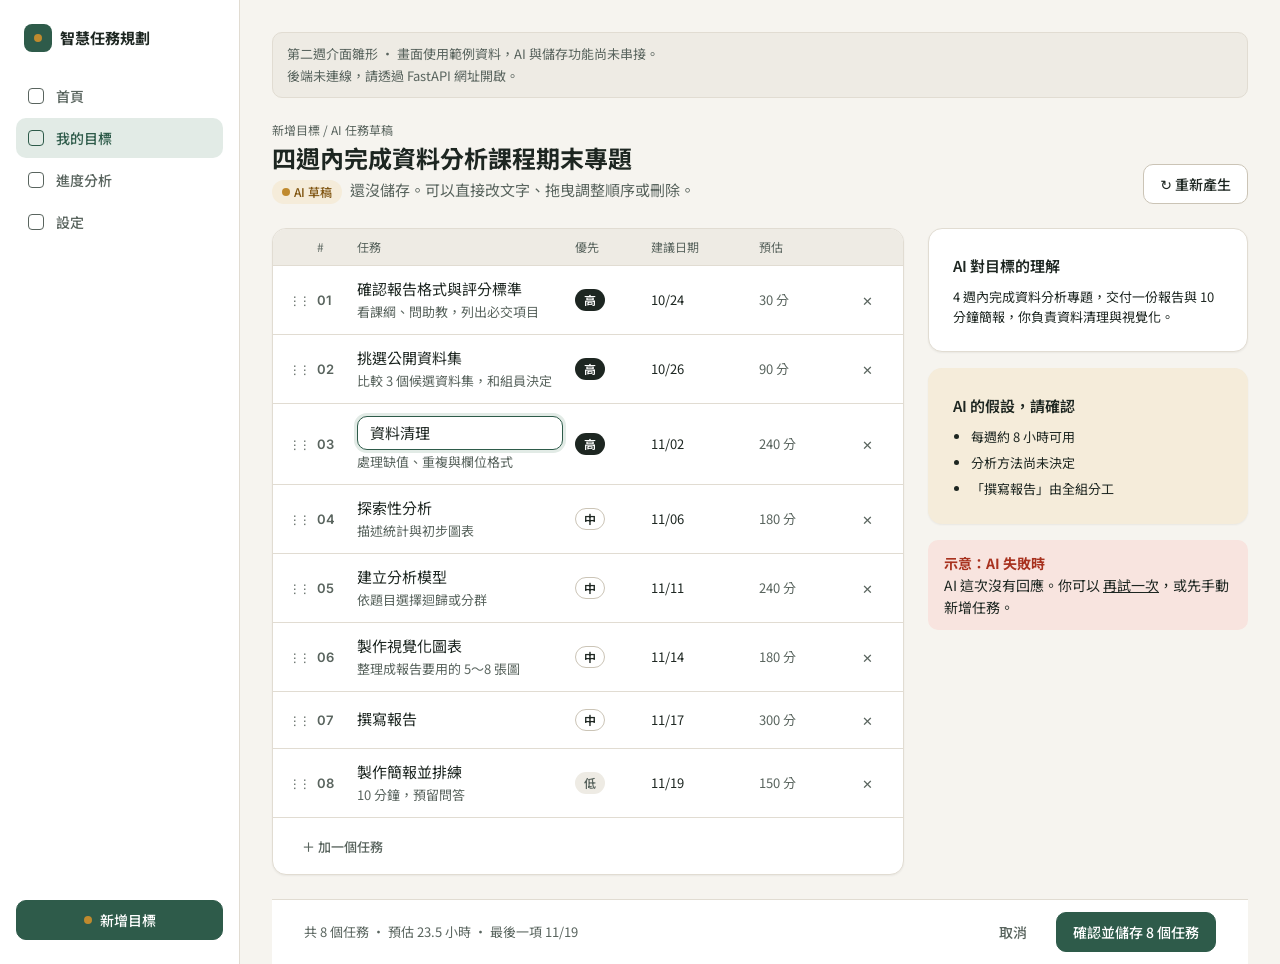
==== frontend/pages/ai-preview.html @ 146acace "第 2 週：網頁雛形與資料庫 ERD" ====
<!doctype html>
<html lang="zh-Hant" data-theme="light">
<head>
<meta charset="utf-8">
<meta name="viewport" content="width=device-width, initial-scale=1">
<link rel="preconnect" href="https://fonts.googleapis.com">
<link href="https://fonts.googleapis.com/css2?family=Inter:wght@400;600;700&family=Noto+Sans+TC:wght@400;500;600;700&display=swap" rel="stylesheet">
<link rel="stylesheet" href="../css/tokens.css">
<link rel="stylesheet" href="../css/style.css">
<title>AI 任務預覽｜智慧任務規劃</title>
<link rel="stylesheet" href="../css/integration.css">
<script src="../integration.js" defer></script>
</head>
<body>
<nav class="tp-mobile-nav" aria-label="手機版主要導覽"><a href="dashboard.html">首頁</a><a href="goal-detail.html" aria-current="page">我的目標</a><a href="progress.html">進度分析</a><a href="new-goal.html">新增目標</a></nav>
<div class="tp-shell"><aside class="tp-side"><div class="tp-brand"><span class="tp-brand__mark"></span>智慧任務規劃</div>
<nav class="tp-nav"><a href="dashboard.html" class=""><span class="tp-nav__ico"></span>首頁</a><a href="goal-detail.html" class="on"><span class="tp-nav__ico"></span>我的目標</a><a href="progress.html" class=""><span class="tp-nav__ico"></span>進度分析</a><a href="#" class=""><span class="tp-nav__ico"></span>設定</a></nav>
<div class="tp-side__foot"><a href="new-goal.html" class="tp-btn tp-btn--primary" style="width:100%;justify-content:center;text-decoration:none"><span class="tp-ai-dot"></span>新增目標</a></div></aside>
<main class="tp-main" style="padding-bottom:0"><div class="tp-wrap">
<div class="tp-demo-note" role="note">第二週介面雛形 · 畫面使用範例資料，AI 與儲存功能尚未串接。<span id="backend-status" role="status">正在確認後端連線…</span></div>
<div class="tp-pagehead"><div><p class="tp-cap" style="margin:0 0 4px">新增目標 / AI 任務草稿</p><h1 class="tp-h1">四週內完成資料分析課程期末專題</h1><p class="tp-muted" style="margin:4px 0 0"><span class="tp-chip tp-chip--ai" style="margin-right:8px"><span class="tp-ai-dot"></span>AI 草稿</span>還沒儲存。可以直接改文字、拖曳調整順序或刪除。</p></div>
<button class="tp-btn">↻ 重新產生</button></div>
<div class="tp-grid-side">
<section class="tp-card" style="padding:0;overflow:hidden">
<div style="display:grid;grid-template-columns:16px 28px 1fr 64px 96px 84px 32px;gap:12px;padding:10px 16px;background:var(--surface-sunk)" class="tp-cap"><span></span><span>#</span><span>任務</span><span>優先</span><span>建議日期</span><span>預估</span><span></span></div>
<div style="display:grid;grid-template-columns:16px 28px 1fr 64px 96px 84px 32px;gap:12px;align-items:center;padding:12px 16px;border-top:1px solid var(--line)">
<span class="tp-cap" style="cursor:grab;letter-spacing:-2px">⋮⋮</span><span style="font:600 13px var(--font-num);color:var(--ink-muted)">01</span>
<div><div class="tp-task__title">確認報告格式與評分標準</div><div class="tp-task__meta">看課綱、問助教，列出必交項目</div></div><span class="tp-prio tp-prio--high" style="justify-self:start">高</span><span class="tp-sm">10/24</span><span class="tp-sm tp-muted">30 分</span><button class="tp-btn tp-btn--ghost tp-btn--sm" style="padding:0 6px" aria-label="刪除">✕</button></div><div style="display:grid;grid-template-columns:16px 28px 1fr 64px 96px 84px 32px;gap:12px;align-items:center;padding:12px 16px;border-top:1px solid var(--line)">
<span class="tp-cap" style="cursor:grab;letter-spacing:-2px">⋮⋮</span><span style="font:600 13px var(--font-num);color:var(--ink-muted)">02</span>
<div><div class="tp-task__title">挑選公開資料集</div><div class="tp-task__meta">比較 3 個候選資料集，和組員決定</div></div><span class="tp-prio tp-prio--high" style="justify-self:start">高</span><span class="tp-sm">10/26</span><span class="tp-sm tp-muted">90 分</span><button class="tp-btn tp-btn--ghost tp-btn--sm" style="padding:0 6px" aria-label="刪除">✕</button></div><div style="display:grid;grid-template-columns:16px 28px 1fr 64px 96px 84px 32px;gap:12px;align-items:center;padding:12px 16px;border-top:1px solid var(--line)">
<span class="tp-cap" style="cursor:grab;letter-spacing:-2px">⋮⋮</span><span style="font:600 13px var(--font-num);color:var(--ink-muted)">03</span>
<div><div class="tp-input tp-input--focus" style="height:34px">資料清理</div><div class="tp-task__meta">處理缺值、重複與欄位格式</div></div><span class="tp-prio tp-prio--high" style="justify-self:start">高</span><span class="tp-sm">11/02</span><span class="tp-sm tp-muted">240 分</span><button class="tp-btn tp-btn--ghost tp-btn--sm" style="padding:0 6px" aria-label="刪除">✕</button></div><div style="display:grid;grid-template-columns:16px 28px 1fr 64px 96px 84px 32px;gap:12px;align-items:center;padding:12px 16px;border-top:1px solid var(--line)">
<span class="tp-cap" style="cursor:grab;letter-spacing:-2px">⋮⋮</span><span style="font:600 13px var(--font-num);color:var(--ink-muted)">04</span>
<div><div class="tp-task__title">探索性分析</div><div class="tp-task__meta">描述統計與初步圖表</div></div><span class="tp-prio tp-prio--mid" style="justify-self:start">中</span><span class="tp-sm">11/06</span><span class="tp-sm tp-muted">180 分</span><button class="tp-btn tp-btn--ghost tp-btn--sm" style="padding:0 6px" aria-label="刪除">✕</button></div><div style="display:grid;grid-template-columns:16px 28px 1fr 64px 96px 84px 32px;gap:12px;align-items:center;padding:12px 16px;border-top:1px solid var(--line)">
<span class="tp-cap" style="cursor:grab;letter-spacing:-2px">⋮⋮</span><span style="font:600 13px var(--font-num);color:var(--ink-muted)">05</span>
<div><div class="tp-task__title">建立分析模型</div><div class="tp-task__meta">依題目選擇迴歸或分群</div></div><span class="tp-prio tp-prio--mid" style="justify-self:start">中</span><span class="tp-sm">11/11</span><span class="tp-sm tp-muted">240 分</span><button class="tp-btn tp-btn--ghost tp-btn--sm" style="padding:0 6px" aria-label="刪除">✕</button></div><div style="display:grid;grid-template-columns:16px 28px 1fr 64px 96px 84px 32px;gap:12px;align-items:center;padding:12px 16px;border-top:1px solid var(--line)">
<span class="tp-cap" style="cursor:grab;letter-spacing:-2px">⋮⋮</span><span style="font:600 13px var(--font-num);color:var(--ink-muted)">06</span>
<div><div class="tp-task__title">製作視覺化圖表</div><div class="tp-task__meta">整理成報告要用的 5～8 張圖</div></div><span class="tp-prio tp-prio--mid" style="justify-self:start">中</span><span class="tp-sm">11/14</span><span class="tp-sm tp-muted">180 分</span><button class="tp-btn tp-btn--ghost tp-btn--sm" style="padding:0 6px" aria-label="刪除">✕</button></div><div style="display:grid;grid-template-columns:16px 28px 1fr 64px 96px 84px 32px;gap:12px;align-items:center;padding:12px 16px;border-top:1px solid var(--line)">
<span class="tp-cap" style="cursor:grab;letter-spacing:-2px">⋮⋮</span><span style="font:600 13px var(--font-num);color:var(--ink-muted)">07</span>
<div><div class="tp-task__title">撰寫報告</div><div class="tp-task__meta"></div></div><span class="tp-prio tp-prio--mid" style="justify-self:start">中</span><span class="tp-sm">11/17</span><span class="tp-sm tp-muted">300 分</span><button class="tp-btn tp-btn--ghost tp-btn--sm" style="padding:0 6px" aria-label="刪除">✕</button></div><div style="display:grid;grid-template-columns:16px 28px 1fr 64px 96px 84px 32px;gap:12px;align-items:center;padding:12px 16px;border-top:1px solid var(--line)">
<span class="tp-cap" style="cursor:grab;letter-spacing:-2px">⋮⋮</span><span style="font:600 13px var(--font-num);color:var(--ink-muted)">08</span>
<div><div class="tp-task__title">製作簡報並排練</div><div class="tp-task__meta">10 分鐘，預留問答</div></div><span class="tp-prio tp-prio--low" style="justify-self:start">低</span><span class="tp-sm">11/19</span><span class="tp-sm tp-muted">150 分</span><button class="tp-btn tp-btn--ghost tp-btn--sm" style="padding:0 6px" aria-label="刪除">✕</button></div>
<div style="padding:12px 16px;border-top:1px solid var(--line)"><button class="tp-btn tp-btn--ghost tp-btn--sm">＋ 加一個任務</button></div></section>
<aside class="tp-col" style="gap:16px">
<section class="tp-card"><h2 class="tp-h2" style="font-size:15px;margin-bottom:8px">AI 對目標的理解</h2><p class="tp-sm" style="margin:0">4 週內完成資料分析專題，交付一份報告與 10 分鐘簡報，你負責資料清理與視覺化。</p></section>
<section class="tp-card tp-card--ai"><h2 class="tp-h2" style="font-size:15px;margin-bottom:8px">AI 的假設，請確認</h2><ul class="tp-sm" style="margin:0;padding-left:18px;display:flex;flex-direction:column;gap:6px"><li>每週約 8 小時可用</li><li>分析方法尚未決定</li><li>「撰寫報告」由全組分工</li></ul></section>
<div class="tp-alert tp-alert--error"><div><b>示意：AI 失敗時</b><br>AI 這次沒有回應。你可以 <u>再試一次</u>，或先手動新增任務。</div></div>
</aside></div></div>
<div class="tp-bottombar" style="margin-top:24px;position:static"><span class="tp-sm tp-muted">共 8 個任務 · 預估 23.5 小時 · 最後一項 11/19</span><div class="tp-row"><a href="new-goal.html" class="tp-btn tp-btn--ghost">取消</a><a href="goal-detail.html" class="tp-btn tp-btn--primary" style="text-decoration:none">確認並儲存 8 個任務</a></div></div>
</main></div>
</body>
</html>
---- frontend/css/tokens.css ----
/* 智慧任務規劃 — 由 tokens.json 產生的 CSS 變數 */
:root, [data-theme="light"] {
  --bg: #f6f4ef;
  --surface: #ffffff;
  --surface-sunk: #eeebe4;
  --line: #e1dcd2;
  --line-strong: #cbc4b6;
  --ink: #1d2621;
  --ink-muted: #59645e;
  --ink-faint: #858c87;
  --primary: #2e5b4a;
  --primary-hover: #23483a;
  --primary-soft: #e2ebe6;
  --on-primary: #ffffff;
  --accent: #c08a2e;
  --accent-ink: #7f5410;
  --accent-soft: #f5ecda;
  --status-todo: #59645e;
  --status-todo-soft: #eceae4;
  --status-doing: #2b5d8c;
  --status-doing-soft: #e3ecf5;
  --status-done: #2e6b45;
  --status-done-soft: #e2efe6;
  --status-overdue: #a8321f;
  --status-overdue-soft: #f8e4df;
  --shadow-card: 0 1px 2px rgba(29,38,33,0.06);
  --shadow-pop: 0 8px 24px rgba(29,38,33,0.14);
}
[data-theme="dark"] {
  --bg: #141816;
  --surface: #1c211e;
  --surface-sunk: #232925;
  --line: #2f3632;
  --line-strong: #46504a;
  --ink: #ecefe9;
  --ink-muted: #a3ada6;
  --ink-faint: #78817b;
  --primary: #7fbfa3;
  --primary-hover: #98cfb6;
  --primary-soft: #213a30;
  --on-primary: #0f1a15;
  --accent: #e0b25e;
  --accent-ink: #e8c27e;
  --accent-soft: #3a2f1a;
  --status-todo: #a3ada6;
  --status-todo-soft: #262c28;
  --status-doing: #8bb8e3;
  --status-doing-soft: #1d2c3a;
  --status-done: #86c99d;
  --status-done-soft: #1d3325;
  --status-overdue: #f08f7c;
  --status-overdue-soft: #3d211b;
  --shadow-card: none;
  --shadow-pop: 0 8px 24px rgba(0,0,0,0.5);
}
:root {
  --space-1: 4px;
  --space-2: 8px;
  --space-3: 12px;
  --space-4: 16px;
  --space-5: 24px;
  --space-6: 32px;
  --space-7: 48px;
  --radius-sm: 6px;
  --radius-md: 10px;
  --radius-lg: 14px;
  --radius-pill: 999px;
  --sidebar-width: 240px;
  --content-max: 1120px;
  --form-max: 640px;
  --topbar-height: 64px;
  --bottom-nav-height: 64px;
  --breakpoint-mobile: 768px;
  --font-sans: "Noto Sans TC", "PingFang TC", "Microsoft JhengHei", system-ui, sans-serif;
  --font-num: "Inter", "Noto Sans TC", system-ui, sans-serif;
}
---- frontend/css/style.css ----
/* 智慧任務規劃 — 共用樣式。所有值都來自 tokens.css 的變數。 */
* { box-sizing: border-box; }
body { margin: 0; background: var(--bg); color: var(--ink); font-family: var(--font-sans); font-size: 15px; line-height: 24px; }
.tp-pad { padding: var(--space-5); }
.tp-row { display: flex; gap: var(--space-3); align-items: center; flex-wrap: wrap; }
.tp-col { display: flex; flex-direction: column; gap: var(--space-3); }
.tp-muted { color: var(--ink-muted); }
.tp-sm { font-size: 13px; line-height: 20px; }
.tp-cap { font-size: 12px; line-height: 16px; color: var(--ink-muted); }
.tp-h1 { font-size: 24px; line-height: 32px; font-weight: 700; margin: 0; }
.tp-h2 { font-size: 18px; line-height: 26px; font-weight: 600; margin: 0; }
.tp-display { font-size: 32px; line-height: 40px; font-weight: 700; margin: 0; }

/* 按鈕 */
.tp-btn { display: inline-flex; align-items: center; gap: var(--space-2); height: 40px; padding: 0 var(--space-4); border-radius: var(--radius-md); border: 1px solid var(--line-strong); background: var(--surface); color: var(--ink); font: 500 14px/1 var(--font-sans); cursor: pointer; white-space: nowrap; }
.tp-btn:hover { background: var(--surface-sunk); }
.tp-btn:focus-visible { outline: 2px solid var(--primary); outline-offset: 2px; }
.tp-btn--primary { background: var(--primary); border-color: var(--primary); color: var(--on-primary); }
.tp-btn--primary:hover { background: var(--primary-hover); border-color: var(--primary-hover); }
.tp-btn--ghost { border-color: transparent; background: transparent; color: var(--ink-muted); }
.tp-btn--danger { color: var(--status-overdue); border-color: var(--line-strong); }
.tp-btn--sm { height: 32px; padding: 0 var(--space-3); font-size: 13px; }
.tp-btn[disabled] { color: var(--ink-faint); border-color: var(--line); background: var(--surface-sunk); cursor: not-allowed; }
.tp-ai-dot { width: 8px; height: 8px; border-radius: 50%; background: var(--accent); display: inline-block; flex: none; }

/* 卡片 */
.tp-card { background: var(--surface); border: 1px solid var(--line); border-radius: var(--radius-lg); box-shadow: var(--shadow-card); padding: var(--space-5); }
.tp-card__head { display: flex; justify-content: space-between; align-items: center; margin-bottom: var(--space-3); }
.tp-card--ai { background: var(--accent-soft); border-color: transparent; }

/* 統計卡片 */
.tp-stat { background: var(--surface); border: 1px solid var(--line); border-radius: var(--radius-lg); padding: var(--space-4) var(--space-5); display: flex; flex-direction: column; gap: var(--space-1); min-width: 0; }
.tp-stat__label { font-size: 13px; line-height: 18px; font-weight: 500; color: var(--ink-muted); display: flex; align-items: center; gap: var(--space-2); }
.tp-stat__num { font: 700 28px/32px var(--font-num); color: var(--ink); }
.tp-stat__hint { font-size: 12px; line-height: 16px; color: var(--ink-muted); }
.tp-stat--overdue .tp-stat__num { color: var(--status-overdue); }
.tp-swatch { width: 8px; height: 8px; border-radius: 2px; display: inline-block; }

/* 狀態與優先級標籤 */
.tp-chip { display: inline-flex; align-items: center; gap: var(--space-1); height: 24px; padding: 0 10px; border-radius: var(--radius-pill); font-size: 12px; font-weight: 500; white-space: nowrap; }
.tp-chip--todo { background: var(--status-todo-soft); color: var(--status-todo); }
.tp-chip--doing { background: var(--status-doing-soft); color: var(--status-doing); }
.tp-chip--done { background: var(--status-done-soft); color: var(--status-done); }
.tp-chip--overdue { background: var(--status-overdue-soft); color: var(--status-overdue); }
.tp-chip--ai { background: var(--accent-soft); color: var(--accent-ink); }
.tp-prio { display: inline-flex; align-items: center; height: 22px; padding: 0 8px; border-radius: var(--radius-pill); font-size: 12px; font-weight: 600; border: 1px solid transparent; white-space: nowrap; }
.tp-prio--high { background: var(--ink); color: var(--surface); }
.tp-prio--mid { border-color: var(--line-strong); color: var(--ink); background: var(--surface); }
.tp-prio--low { background: var(--surface-sunk); color: var(--ink-muted); }

/* 任務列 */
.tp-task { display: grid; grid-template-columns: 20px 1fr auto; gap: var(--space-3); align-items: start; padding: var(--space-3) var(--space-4); border-radius: var(--radius-md); background: var(--surface); }
.tp-task + .tp-task { border-top: 1px solid var(--line); border-radius: 0; }
.tp-task__title { font-size: 15px; line-height: 22px; }
.tp-task__meta { font-size: 13px; line-height: 20px; color: var(--ink-muted); display: flex; gap: var(--space-2); align-items: center; flex-wrap: wrap; margin-top: 2px; }
.tp-task__side { display: flex; gap: var(--space-2); align-items: center; }
.tp-task--done .tp-task__title { color: var(--ink-muted); text-decoration: line-through; }
.tp-task--overdue .tp-due { color: var(--status-overdue); font-weight: 500; }
.tp-check { width: 20px; height: 20px; border-radius: var(--radius-sm); border: 1.5px solid var(--line-strong); background: var(--surface); margin-top: 1px; display: grid; place-items: center; }
.tp-check--on { background: var(--primary); border-color: var(--primary); }
.tp-check--on::after { content: ""; width: 10px; height: 5px; border-left: 2px solid var(--on-primary); border-bottom: 2px solid var(--on-primary); transform: translateY(-1px) rotate(-45deg); }

/* 表單 */
.tp-field { display: flex; flex-direction: column; gap: 6px; }
.tp-field__label { font-size: 13px; line-height: 18px; font-weight: 500; }
.tp-field__hint { font-size: 12px; line-height: 16px; color: var(--ink-muted); }
.tp-input { height: 40px; border: 1px solid var(--line-strong); border-radius: var(--radius-md); background: var(--surface); padding: 0 var(--space-3); color: var(--ink); font: 400 15px/24px var(--font-sans); display: flex; align-items: center; }
.tp-input--area { height: 96px; align-items: flex-start; padding-top: 8px; }
.tp-input--focus { border-color: var(--primary); box-shadow: 0 0 0 3px var(--primary-soft); }
.tp-input--error { border-color: var(--status-overdue); }
.tp-ph { color: var(--ink-faint); }
.tp-err { font-size: 12px; line-height: 16px; color: var(--status-overdue); }

/* 進度條 */
.tp-bar { height: 8px; border-radius: var(--radius-pill); background: var(--primary-soft); overflow: hidden; }
.tp-bar > i { display: block; height: 100%; background: var(--primary); border-radius: var(--radius-pill); }

/* 提示訊息 */
.tp-alert { display: flex; gap: var(--space-3); align-items: flex-start; padding: var(--space-3) var(--space-4); border-radius: var(--radius-md); font-size: 14px; line-height: 22px; }
.tp-alert--error { background: var(--status-overdue-soft); color: var(--ink); }
.tp-alert--error b { color: var(--status-overdue); }
.tp-alert--ok { background: var(--status-done-soft); }
.tp-alert--ok b { color: var(--status-done); }
.tp-toast { background: var(--ink); color: var(--surface); border-radius: var(--radius-md); padding: var(--space-3) var(--space-4); box-shadow: var(--shadow-pop); font-size: 14px; display: inline-flex; gap: var(--space-4); align-items: center; }
.tp-toast u { color: var(--surface); font-weight: 600; text-decoration: underline; }

/* 分頁 / 篩選 */
.tp-tabs { display: inline-flex; background: var(--surface-sunk); border-radius: var(--radius-md); padding: 3px; gap: 2px; }
.tp-tab { padding: 0 var(--space-3); height: 30px; display: inline-flex; align-items: center; border-radius: 8px; font-size: 13px; color: var(--ink-muted); font-weight: 500; }
.tp-tab--on { background: var(--surface); color: var(--ink); box-shadow: var(--shadow-card); }

/* ===== 版面骨架 ===== */
.tp-shell { display: grid; grid-template-columns: var(--sidebar-width) 1fr; min-height: 100vh; background: var(--bg); }
.tp-side { background: var(--surface); border-right: 1px solid var(--line); padding: var(--space-5) var(--space-4); display: flex; flex-direction: column; gap: var(--space-5); }
.tp-brand { display: flex; align-items: center; gap: var(--space-2); font-weight: 700; font-size: 15px; padding: 0 var(--space-2); }
.tp-brand__mark { width: 28px; height: 28px; border-radius: 8px; background: var(--primary); display: grid; place-items: center; }
.tp-brand__mark::after { content: ""; width: 8px; height: 8px; border-radius: 50%; background: var(--accent); }
.tp-nav { display: flex; flex-direction: column; gap: 2px; }
.tp-nav a { display: flex; align-items: center; gap: var(--space-3); height: 40px; padding: 0 var(--space-3); border-radius: var(--radius-md); color: var(--ink-muted); text-decoration: none; font-size: 14px; font-weight: 500; }
.tp-nav a.on { background: var(--primary-soft); color: var(--primary); }
.tp-nav__ico { width: 16px; height: 16px; border: 1.5px solid currentColor; border-radius: 4px; flex: none; }
.tp-side__foot { margin-top: auto; }
.tp-main { padding: var(--space-6); min-width: 0; }
.tp-wrap { max-width: var(--content-max); margin: 0 auto; display: flex; flex-direction: column; gap: var(--space-5); }
.tp-pagehead { display: flex; justify-content: space-between; align-items: flex-end; gap: var(--space-4); }
.tp-grid-4 { display: grid; grid-template-columns: repeat(4, 1fr); gap: var(--space-4); }
.tp-grid-main { display: grid; grid-template-columns: 7fr 5fr; gap: var(--space-4); align-items: start; }
.tp-grid-side { display: grid; grid-template-columns: 1fr 320px; gap: var(--space-5); align-items: start; }
.tp-bottombar { position: sticky; bottom: 0; background: var(--surface); border-top: 1px solid var(--line); padding: var(--space-3) var(--space-6); display: flex; justify-content: space-between; align-items: center; }
.tp-legend { display: flex; flex-direction: column; gap: var(--space-2); font-size: 13px; }
.tp-legend span { display: flex; align-items: center; gap: var(--space-2); }
.tp-legend b { margin-left: auto; font-family: var(--font-num); }

/* 圖表色（SVG 用 class 綁定 token） */
.c-done { fill: var(--status-done); } .c-doing { fill: var(--status-doing); } .c-todo { fill: var(--line-strong); } .c-over { fill: var(--status-overdue); }
.s-done { stroke: var(--status-done); } .s-doing { stroke: var(--status-doing); } .s-todo { stroke: var(--line-strong); } .s-over { stroke: var(--status-overdue); } .s-track { stroke: var(--surface-sunk); }
.c-ink { fill: var(--ink); } .c-muted { fill: var(--ink-muted); } .c-line { stroke: var(--line); }

/* 手機版 */
.tp-phone { width: 375px; border: 1px solid var(--line-strong); border-radius: 28px; overflow: hidden; background: var(--bg); display: flex; flex-direction: column; height: 720px; }
.tp-phone__top { height: 56px; display: flex; align-items: center; justify-content: space-between; padding: 0 var(--space-4); background: var(--surface); border-bottom: 1px solid var(--line); font-weight: 600; }
.tp-phone__body { flex: 1; overflow: hidden; padding: var(--space-4); display: flex; flex-direction: column; gap: var(--space-3); }
.tp-bnav { height: var(--bottom-nav-height); background: var(--surface); border-top: 1px solid var(--line); display: grid; grid-template-columns: repeat(4, 1fr); }
.tp-bnav a { display: flex; flex-direction: column; align-items: center; justify-content: center; gap: 4px; font-size: 11px; color: var(--ink-muted); text-decoration: none; }
.tp-bnav a.on { color: var(--primary); font-weight: 600; }
.tp-fab { position: absolute; right: 16px; bottom: 80px; width: 52px; height: 52px; border-radius: 50%; background: var(--primary); color: var(--on-primary); display: grid; place-items: center; font-size: 26px; box-shadow: var(--shadow-pop); }

@media (max-width: 767px) {
  .tp-shell { grid-template-columns: 1fr; }
  .tp-side { display: none; }
  .tp-main { padding: var(--space-4); }
  .tp-grid-4 { grid-template-columns: 1fr 1fr; }
  .tp-grid-main, .tp-grid-side { grid-template-columns: 1fr; }
}
---- frontend/css/integration.css ----
/* 現有 FastAPI 專案的導覽與展示狀態，保留原始設計樣式。 */
a.tp-btn { text-decoration: none; }
.tp-demo-note { padding: 10px 14px; border: 1px solid var(--line); border-radius: var(--radius-md); background: var(--surface-sunk); color: var(--ink-muted); font-size: 13px; line-height: 22px; }
.tp-demo-note [role="status"] { display: block; }
.tp-mobile-nav { display: none; }
.tp-prototype-message { position: fixed; bottom: 24px; left: 50%; transform: translateX(-50%); z-index: 20; max-width: calc(100% - 32px); }
@media (max-width: 767px) {
  .tp-mobile-nav { display: flex; flex-wrap: wrap; justify-content: space-around; gap: 8px; padding: 12px; background: var(--surface); border-bottom: 1px solid var(--line); }
  .tp-mobile-nav a { color: var(--ink-muted); text-decoration: none; font-size: 14px; }
  .tp-mobile-nav a[aria-current="page"] { color: var(--primary); font-weight: 700; }
  .tp-pagehead, .tp-bottombar { flex-wrap: wrap; gap: 12px; }
  .tp-tabs { flex-wrap: wrap; }
  .tp-task { grid-template-columns: 20px minmax(0, 1fr); }
  .tp-task__side { grid-column: 2; }
  .tp-grid-main[style] { grid-template-columns: 1fr !important; }
  .tp-phone { max-width: 100%; flex-shrink: 0; }
  body > div[style*="gap:40px"] { flex-wrap: wrap; padding: 16px !important; }
  .tp-prototype-table { overflow-x: auto !important; }
  .tp-prototype-table > div { min-width: 660px; }
}
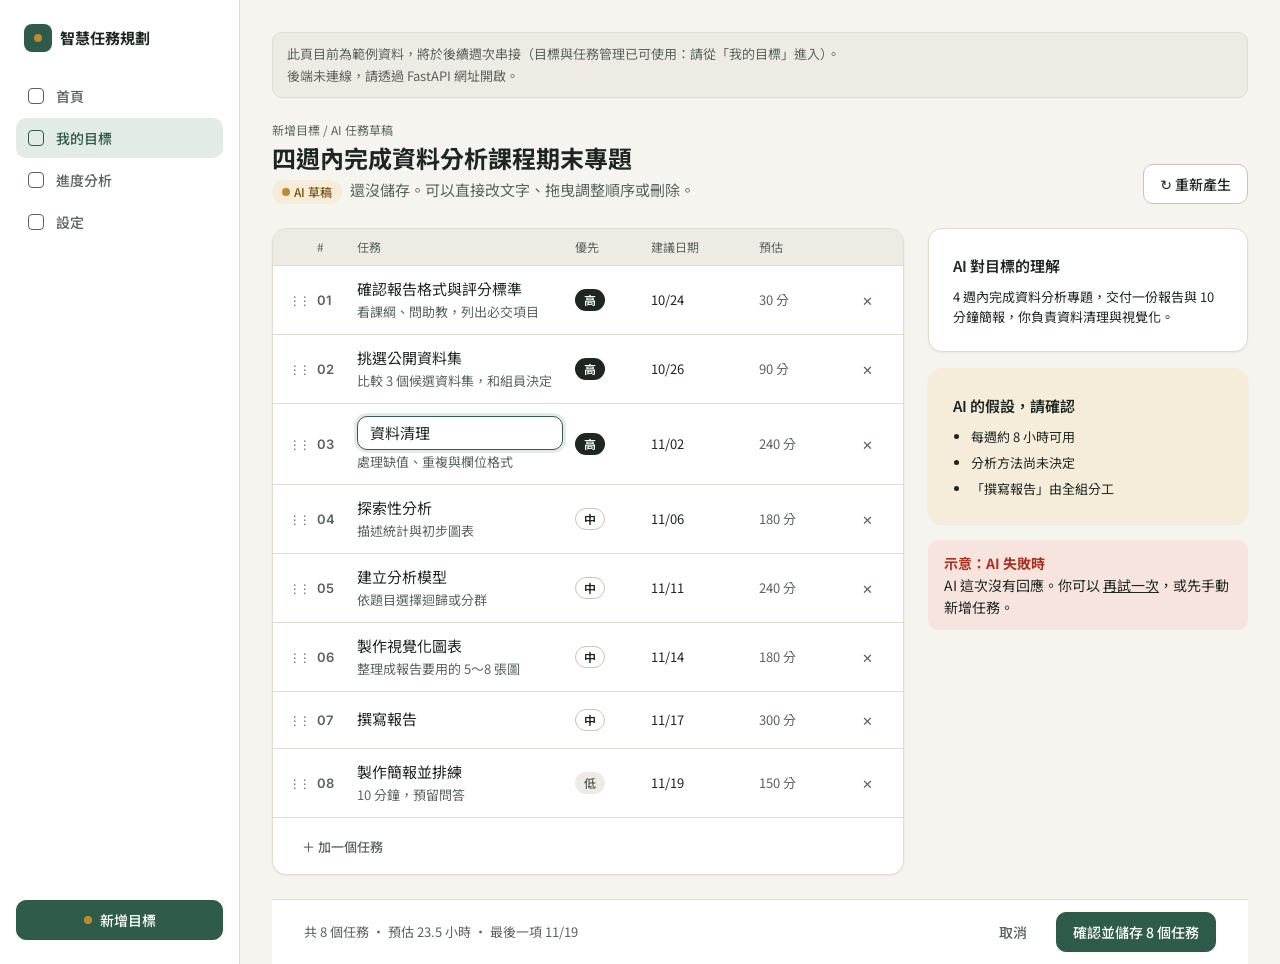
==== commit 1b32d825: "第 4 週：前後端串接（目標與任務管理）" ====
--- a/frontend/pages/ai-preview.html
+++ b/frontend/pages/ai-preview.html
@@ -12,12 +12,12 @@
 <script src="../integration.js" defer></script>
 </head>
 <body>
-<nav class="tp-mobile-nav" aria-label="手機版主要導覽"><a href="dashboard.html">首頁</a><a href="goal-detail.html" aria-current="page">我的目標</a><a href="progress.html">進度分析</a><a href="new-goal.html">新增目標</a></nav>
+<nav class="tp-mobile-nav" aria-label="手機版主要導覽"><a href="dashboard.html">首頁</a><a href="goals.html" aria-current="page">我的目標</a><a href="progress.html">進度分析</a><a href="new-goal.html">新增目標</a></nav>
 <div class="tp-shell"><aside class="tp-side"><div class="tp-brand"><span class="tp-brand__mark"></span>智慧任務規劃</div>
-<nav class="tp-nav"><a href="dashboard.html" class=""><span class="tp-nav__ico"></span>首頁</a><a href="goal-detail.html" class="on"><span class="tp-nav__ico"></span>我的目標</a><a href="progress.html" class=""><span class="tp-nav__ico"></span>進度分析</a><a href="#" class=""><span class="tp-nav__ico"></span>設定</a></nav>
+<nav class="tp-nav"><a href="dashboard.html" class=""><span class="tp-nav__ico"></span>首頁</a><a href="goals.html" class="on"><span class="tp-nav__ico"></span>我的目標</a><a href="progress.html" class=""><span class="tp-nav__ico"></span>進度分析</a><a href="#" class=""><span class="tp-nav__ico"></span>設定</a></nav>
 <div class="tp-side__foot"><a href="new-goal.html" class="tp-btn tp-btn--primary" style="width:100%;justify-content:center;text-decoration:none"><span class="tp-ai-dot"></span>新增目標</a></div></aside>
 <main class="tp-main" style="padding-bottom:0"><div class="tp-wrap">
-<div class="tp-demo-note" role="note">第二週介面雛形 · 畫面使用範例資料，AI 與儲存功能尚未串接。<span id="backend-status" role="status">正在確認後端連線…</span></div>
+<div class="tp-demo-note" role="note">此頁目前為範例資料，將於後續週次串接（目標與任務管理已可使用：請從「我的目標」進入）。<span id="backend-status" role="status">正在確認後端連線…</span></div>
 <div class="tp-pagehead"><div><p class="tp-cap" style="margin:0 0 4px">新增目標 / AI 任務草稿</p><h1 class="tp-h1">四週內完成資料分析課程期末專題</h1><p class="tp-muted" style="margin:4px 0 0"><span class="tp-chip tp-chip--ai" style="margin-right:8px"><span class="tp-ai-dot"></span>AI 草稿</span>還沒儲存。可以直接改文字、拖曳調整順序或刪除。</p></div>
 <button class="tp-btn">↻ 重新產生</button></div>
 <div class="tp-grid-side">
@@ -46,7 +46,7 @@
 <section class="tp-card tp-card--ai"><h2 class="tp-h2" style="font-size:15px;margin-bottom:8px">AI 的假設，請確認</h2><ul class="tp-sm" style="margin:0;padding-left:18px;display:flex;flex-direction:column;gap:6px"><li>每週約 8 小時可用</li><li>分析方法尚未決定</li><li>「撰寫報告」由全組分工</li></ul></section>
 <div class="tp-alert tp-alert--error"><div><b>示意：AI 失敗時</b><br>AI 這次沒有回應。你可以 <u>再試一次</u>，或先手動新增任務。</div></div>
 </aside></div></div>
-<div class="tp-bottombar" style="margin-top:24px;position:static"><span class="tp-sm tp-muted">共 8 個任務 · 預估 23.5 小時 · 最後一項 11/19</span><div class="tp-row"><a href="new-goal.html" class="tp-btn tp-btn--ghost">取消</a><a href="goal-detail.html" class="tp-btn tp-btn--primary" style="text-decoration:none">確認並儲存 8 個任務</a></div></div>
+<div class="tp-bottombar" style="margin-top:24px;position:static"><span class="tp-sm tp-muted">共 8 個任務 · 預估 23.5 小時 · 最後一項 11/19</span><div class="tp-row"><a href="new-goal.html" class="tp-btn tp-btn--ghost">取消</a><a href="goals.html" class="tp-btn tp-btn--primary" style="text-decoration:none">確認並儲存 8 個任務</a></div></div>
 </main></div>
 </body>
 </html>
